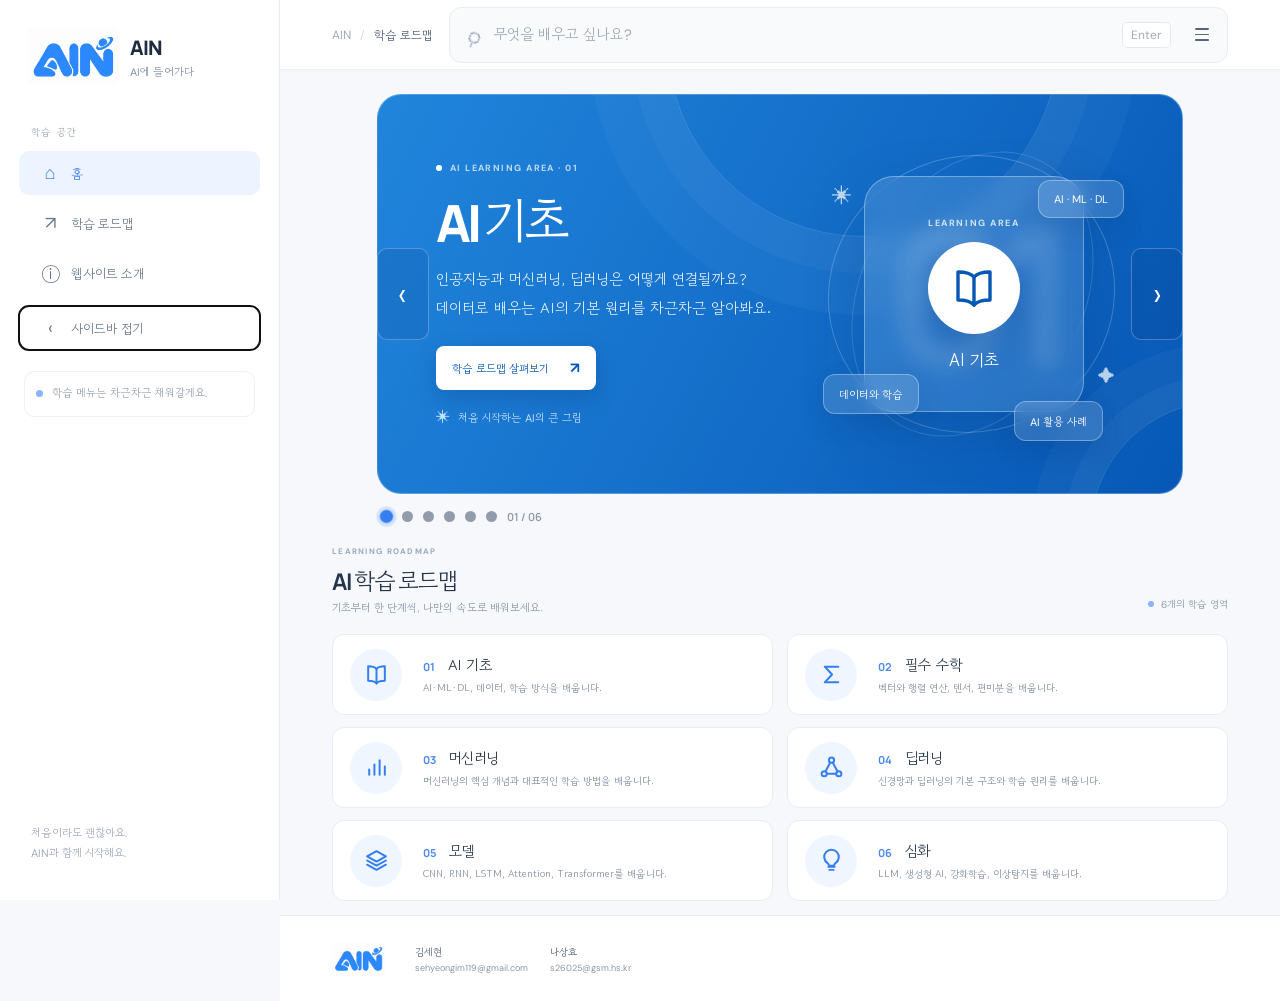
==== index.html @ dc5744c7 "Update main page tab branding" ====
<!doctype html>
<html lang="ko">
  <head>
    <meta charset="UTF-8" />
    <meta name="viewport" content="width=device-width, initial-scale=1.0" />
    <meta name="theme-color" content="#f7f9fc" />
    <meta name="description" content="AI를 처음 만나는 사람을 위한 인터랙티브 학습 로드맵, AIN." />
    <title>AI 기초 | AIN</title>
    <link rel="icon" type="image/png" href="./assets/ain-logo.png?v=2" />
    <link rel="stylesheet" href="./src/styles/main.css" />
  </head>
  <body>
    <div class="app-shell" id="appShell">
      <aside class="sidebar" id="sidebar" aria-label="학습 메뉴">
        <a class="brand" href="#home" aria-label="AIN 홈">
          <img src="./assets/ain-logo.png" alt="AIN 로고" />
          <span class="brand-copy"><strong>AIN</strong><small>AI에 들어가다</small></span>
        </a>
        <div class="sidebar-label">학습 공간</div>
        <a class="side-link is-active" href="#home" aria-current="page"><span class="side-icon">⌂</span><span>홈</span></a>
        <a class="side-link" href="./roadmap.html"><span class="side-icon">↗</span><span>학습 로드맵</span></a>
        <a class="side-link" href="./about.html"><span class="side-icon">ⓘ</span><span>웹사이트 소개</span></a>
        <button class="side-link side-toggle" id="sidebarToggle" type="button" aria-expanded="true" aria-controls="sidebar"><span class="side-icon">‹</span><span>사이드바 접기</span></button>
        <div class="sidebar-note"><span class="note-dot"></span><span>학습 메뉴는 차근차근 채워갈게요.</span></div>
        <div class="sidebar-bottom">처음이라도 괜찮아요.<br />AIN과 함께 시작해요.</div>
      </aside>

      <main class="main-area" id="home">
        <header class="topbar">
          <div class="topbar-left">
            <div class="breadcrumb"><span>AIN</span><span class="crumb-divider">/</span><strong>학습 로드맵</strong></div>
          </div>
          <div class="search-wrap">
            <span class="search-icon" aria-hidden="true">⌕</span>
            <input id="searchInput" type="search" placeholder="무엇을 배우고 싶나요?" aria-label="학습 단원 검색" autocomplete="off" />
            <kbd>Enter</kbd>
            <button class="icon-button hamburger" id="menuButton" type="button" aria-label="메뉴 열기" aria-expanded="false" aria-controls="menuPanel"><span></span><span></span><span></span></button>
          </div>
          <div class="topbar-end"><span class="topbar-caption">AI를 처음 만나는 순간</span></div>
        </header>

        <section class="menu-panel" id="menuPanel" aria-label="전체 메뉴" aria-hidden="true" inert>
          <div class="menu-panel-content">
            <div class="menu-panel-kicker">AIN MENU</div>
            <h2>전체 메뉴</h2>
            <p>AI 학습 목차와 관련 메뉴가 이곳에 표시됩니다.</p>
          </div>
        </section>

        <div class="page-content">
          <section class="hero" id="heroCarousel" aria-label="AI 학습 카테고리 소개" aria-roledescription="carousel">
            <div class="hero-stage">
              <div class="hero-slides" id="heroSlides" aria-live="off"></div>
              <div class="hero-side-controls">
                <button class="hero-arrow hero-previous" id="heroPrevious" type="button" aria-label="이전 카테고리">‹</button>
                <button class="hero-arrow hero-next" id="heroNext" type="button" aria-label="다음 카테고리">›</button>
              </div>
            </div>
            <div class="hero-carousel-controls">
              <div class="hero-pagination" id="heroPagination" role="group" aria-label="카테고리 선택"></div>
              <span class="hero-slide-count" id="heroSlideCount" aria-hidden="true"></span>
            </div>
          </section>

          <section class="roadmap-section" id="roadmap" aria-labelledby="roadmapTitle">
            <div class="section-heading">
              <div><div class="section-kicker">LEARNING ROADMAP</div><h2 id="roadmapTitle">AI 학습 로드맵</h2><p>기초부터 한 단계씩, 나만의 속도로 배워보세요.</p></div>
              <div class="roadmap-count"><span class="count-dot"></span><span id="unitCount">6개의 학습 영역</span></div>
            </div>
            <div class="filter-row" id="filterRow" aria-label="학습 영역 필터"></div>
            <div class="unit-grid" id="unitGrid" aria-live="polite">
              <article class="unit-card" data-unit-id="base">
                <span class="unit-icon" aria-hidden="true"><svg viewBox="0 0 24 24"><path d="M12 6.5C10.5 4.7 7.7 4 4 4v14c3.7 0 6.5.7 8 2.5"/><path d="M12 6.5C13.5 4.7 16.3 4 20 4v14c-3.7 0-6.5.7-8 2.5"/><path d="M12 6.5v14"/></svg></span>
                <div class="unit-content"><div class="unit-title-wrap"><span class="unit-number">01</span><h3>AI 기초</h3></div><p class="unit-description">AI·ML·DL, 데이터, 학습 방식을 배웁니다.</p></div>
              </article>
              <a class="unit-card" data-unit-id="math" href="https://yea-kasane-teto.github.io/AIN-sanghyo/?module=math" aria-label="필수 수학 학습 페이지로 이동">
                <span class="unit-icon" aria-hidden="true"><svg viewBox="0 0 24 24"><path d="M18.5 4.5h-13l7 7.5-7 7.5h13"/></svg></span>
                <div class="unit-content"><div class="unit-title-wrap"><span class="unit-number">02</span><h3>필수 수학</h3></div><p class="unit-description">벡터와 행렬 연산, 텐서, 편미분을 배웁니다.</p></div>
              </a>
              <article class="unit-card" data-unit-id="ml">
                <span class="unit-icon" aria-hidden="true"><svg viewBox="0 0 24 24"><path d="M5 19v-5"/><path d="M10 19V9"/><path d="M15 19V5"/><path d="M20 19v-8"/></svg></span>
                <div class="unit-content"><div class="unit-title-wrap"><span class="unit-number">03</span><h3>머신러닝</h3></div><p class="unit-description">머신러닝의 핵심 개념과 대표적인 학습 방법을 배웁니다.</p></div>
              </article>
              <article class="unit-card" data-unit-id="dl">
                <span class="unit-icon" aria-hidden="true"><svg viewBox="0 0 24 24"><circle cx="12" cy="5" r="2.5"/><circle cx="5" cy="18" r="2.5"/><circle cx="19" cy="18" r="2.5"/><path d="m10.8 7.2-4.6 8.6M13.2 7.2l4.6 8.6M7.5 18h9"/></svg></span>
                <div class="unit-content"><div class="unit-title-wrap"><span class="unit-number">04</span><h3>딥러닝</h3></div><p class="unit-description">신경망과 딥러닝의 기본 구조와 학습 원리를 배웁니다.</p></div>
              </article>
              <article class="unit-card" data-unit-id="model">
                <span class="unit-icon" aria-hidden="true"><svg viewBox="0 0 24 24"><path d="m12 3 9 5-9 5-9-5 9-5Z"/><path d="m3 12 9 5 9-5"/><path d="m3 16 9 5 9-5"/></svg></span>
                <div class="unit-content"><div class="unit-title-wrap"><span class="unit-number">05</span><h3>모델</h3></div><p class="unit-description">CNN, RNN, LSTM, Attention, Transformer를 배웁니다.</p></div>
              </article>
              <article class="unit-card" data-unit-id="depth">
                <span class="unit-icon" aria-hidden="true"><svg viewBox="0 0 24 24"><path d="M9 18h6M10 21h4"/><path d="M8.2 14.5a7 7 0 1 1 7.6 0c-.9.7-1.3 1.5-1.4 2.5h-4.8c-.1-1-.5-1.8-1.4-2.5Z"/></svg></span>
                <div class="unit-content"><div class="unit-title-wrap"><span class="unit-number">06</span><h3>심화</h3></div><p class="unit-description">LLM, 생성형 AI, 강화학습, 이상탐지를 배웁니다.</p></div>
              </article>
            </div>
            <div class="empty-state" id="emptyState" hidden><span>⌕</span><strong>검색 결과가 없어요</strong><p>다른 단어로 다시 찾아보세요.</p></div>
          </section>
        </div>

        <footer class="site-footer">
          <a class="footer-brand" href="#home" aria-label="AIN 홈"><img src="./assets/ain-logo.png" alt="AIN 로고" /></a>
          <div class="footer-contacts"><a href="mailto:sehyeongim119@gmail.com"><strong>김세현</strong><span>sehyeongim119@gmail.com</span></a><a href="mailto:s26025@gsm.hs.kr"><strong>나상효</strong><span>s26025@gsm.hs.kr</span></a></div>
        </footer>
      </main>
    </div>
    <script src="./src/modules/navigation.js"></script>
    <script src="./src/modules/menuPanel.js"></script>
    <script src="./src/modules/heroCarousel.js"></script>
    <script type="module" src="./src/main.js"></script>
  </body>
</html>
---- src/styles/main.css ----
@import url('https://fonts.googleapis.com/css2?family=DM+Sans:wght@400;500;600;700&family=Gowun+Dodum&family=Manrope:wght@400;500;600;700;800&display=swap');

:root {
  font-family: 'DM Sans', 'Gowun Dodum', sans-serif;
  color: #202b3d;
  background: #f6f8fc;
  font-synthesis: none;
  text-rendering: optimizeLegibility;
  -webkit-font-smoothing: antialiased;
  --blue: #347ef2;
  --ink: #202b3d;
  --muted: #8190a5;
  --line: #e8edf4;
  --sidebar-width: 280px;
  --sidebar-rail-width: 100px;
  --sidebar-horizontal-padding: 19px;
  --sidebar-link-horizontal-padding: 12px;
  --sidebar-icon-leading-padding: calc(var(--sidebar-rail-width) / 2 - var(--sidebar-icon-size) / 2 - var(--sidebar-horizontal-padding));
  --sidebar-collapse-inset: max(0px, calc((var(--sidebar-rail-width) - var(--sidebar-link-height)) / 2 - var(--sidebar-horizontal-padding)));
  --sidebar-top-padding: 27px;
  --sidebar-logo-width: 90px;
  --sidebar-logo-height: 58px;
  --sidebar-brand-bottom-padding: 30px;
  --sidebar-link-height: 44px;
  --sidebar-icon-size: 18px;
  --sidebar-link-vertical-gap: 3px;
}

* { box-sizing: border-box; }
html { scroll-behavior: smooth; }
body { min-width: 360px; min-height: 100vh; margin: 0; }
button, input { font: inherit; }
button, a { -webkit-tap-highlight-color: transparent; }
a { color: inherit; text-decoration: none; }
.app-shell { min-height: 100vh; }
.sidebar {
  position: fixed; z-index: 5; inset: 0 auto 0 0; width: var(--sidebar-width);
  display: flex; flex-direction: column; padding: var(--sidebar-top-padding) var(--sidebar-horizontal-padding) 20px;
  background: #fff; border-right: 1px solid var(--line); transition: width .28s ease, padding .28s ease;
}
.brand { display: flex; align-items: center; gap: 12px; padding: 0 9px var(--sidebar-brand-bottom-padding); }
.brand img { width: var(--sidebar-logo-width); height: var(--sidebar-logo-height); object-fit: cover; object-position: center; }
.brand-copy { display: grid; gap: 2px; }
.brand-copy strong { font: 800 20px Manrope, sans-serif; letter-spacing: -.06em; }
.brand-copy small { color: #8491a4; font-size: 11px; }
.sidebar-label { padding: 9px 12px; color: #a0aabb; font-size: 10px; font-weight: 700; letter-spacing: .13em; }
.side-link {
  width: 100%; max-width: 100%; min-height: var(--sidebar-link-height); display: flex; align-items: center; gap: 12px; margin: var(--sidebar-link-vertical-gap) 0;
  padding: 0 var(--sidebar-link-horizontal-padding) 0 var(--sidebar-icon-leading-padding); border: 0; border-radius: 10px; background: none; color: #68778c;
  text-align: left; font-size: 13px; cursor: pointer; transition: width .28s ease, max-width .28s ease, gap .28s ease, padding-left .28s ease, margin-left .28s ease, background-color .18s ease;
}
.side-link.is-active { background: #eef4ff; color: var(--blue); font-weight: 700; }
.side-icon { width: var(--sidebar-icon-size); flex: 0 0 var(--sidebar-icon-size); text-align: center; font-size: var(--sidebar-icon-size); }
.side-toggle { margin-top: 8px; }
.side-toggle .side-icon { font-size: var(--sidebar-icon-size); }
.sidebar-note {
  display: flex; align-items: flex-start; gap: 9px; margin: 18px 5px; padding: 13px 11px;
  border: 1px solid #edf0f5; border-radius: 10px; color: #98a2b1; font-size: 11px; line-height: 1.6;
}
.note-dot, .count-dot { width: 7px; height: 7px; flex: 0 0 7px; margin-top: 5px; border-radius: 50%; background: #8bb3ff; }
.sidebar-bottom { margin-top: auto; padding: 16px 12px; color: #a1aaba; font-size: 11px; line-height: 1.8; }
.main-area { min-height: 100vh; display: flex; flex-direction: column; margin-left: var(--sidebar-width); transition: margin-left .28s ease; }
.sidebar-collapsed .sidebar { width: var(--sidebar-rail-width); align-items: flex-start; padding: var(--sidebar-top-padding) var(--sidebar-horizontal-padding) 20px; }
.sidebar-collapsed .main-area { margin-left: var(--sidebar-rail-width); }
.sidebar-collapsed .brand { align-self: stretch; justify-content: center; gap: 0; padding: 0 0 var(--sidebar-brand-bottom-padding); }
.sidebar-collapsed .brand-copy,
.sidebar-collapsed .sidebar-note,
.sidebar-collapsed .sidebar-bottom { display: none; }
.sidebar-collapsed .sidebar-label { width: 100%; padding-right: 0; padding-left: 0; text-align: center; white-space: nowrap; visibility: hidden; }
.sidebar-collapsed .side-link {
  width: var(--sidebar-link-height); min-height: var(--sidebar-link-height); justify-content: flex-start; gap: 0;
  max-width: calc(100% - var(--sidebar-collapse-inset));
  margin-left: var(--sidebar-collapse-inset);
  padding-left: calc(var(--sidebar-icon-leading-padding) - var(--sidebar-collapse-inset));
}
.sidebar-collapsed .side-link > span:not(.side-icon) { display: none; }
.sidebar-collapsed .side-icon { font-size: var(--sidebar-icon-size); }
.sidebar-collapsed .side-toggle { margin: 8px 0 var(--sidebar-link-vertical-gap); margin-left: var(--sidebar-collapse-inset); background: #f3f6fb; color: var(--blue); }
.topbar {
  position: sticky; z-index: 4; top: 0; height: 70px; flex: 0 0 70px;
  display: grid; grid-template-columns: 1fr minmax(320px, 600px) 1fr; align-items: center; gap: 20px;
  padding: 0 5.2%; background: rgba(255,255,255,.93); border-bottom: 1px solid rgba(232,237,244,.85);
  backdrop-filter: blur(14px);
}
.topbar-left, .breadcrumb { display: flex; align-items: center; }
.breadcrumb { gap: 9px; color: #a0aabb; font-size: 12px; }
.breadcrumb strong { color: #4a596e; font-weight: 600; }
.crumb-divider { color: #d2d9e3; }
.icon-button { display: grid; place-content: center; gap: 4px; width: 34px; height: 34px; border: 1px solid #e8edf4; border-radius: 9px; background: #fff; cursor: pointer; }
.hamburger span { display: block; width: 14px; height: 1.5px; border-radius: 3px; background: #56667d; }
.search-wrap { height: 56px; display: flex; align-items: center; gap: 12px; padding: 0 6px 0 16px; border: 1px solid #e8edf4; border-radius: 12px; background: #f9fafc; }
.search-icon { color: #98a6ba; font-size: 26px; line-height: 1; transform: rotate(-20deg); }
.search-wrap input { width: 100%; min-width: 0; border: 0; outline: 0; background: transparent; color: var(--ink); font-size: 15px; }
.search-wrap input::placeholder { color: #9ca8b8; }
.search-wrap kbd { padding: 4px 8px; border: 1px solid #e4e9f0; border-radius: 5px; background: #fff; color: #a1aaba; font: 12px 'DM Sans', sans-serif; }
.search-wrap .hamburger { flex: 0 0 38px; width: 38px; height: 38px; border-color: transparent; background: transparent; }
.search-wrap .hamburger:hover { border-color: #e2eaf5; background: #fff; }
.topbar-end { text-align: right; }
.topbar-caption { color: #a3adba; font-size: 10px; letter-spacing: .03em; }
.menu-panel {
  position: fixed; z-index: 8; top: 70px; left: calc(var(--sidebar-width) + 18px); right: 5.2%;
  max-height: calc(100vh - 88px); overflow: auto; padding: 28px clamp(24px, 3vw, 48px);
  border: 1px solid #e8edf4; border-top: 0; border-radius: 0 0 18px 18px; background: #fff;
  box-shadow: 0 20px 44px #172b491c; opacity: 0; visibility: hidden; pointer-events: none;
  transform: translateY(-14px); transform-origin: top center;
  transition: opacity .2s ease, transform .24s ease, visibility 0s linear .24s;
}
.sidebar-collapsed .menu-panel { left: calc(var(--sidebar-rail-width) + 18px); }
.menu-panel.is-open {
  opacity: 1; visibility: visible; pointer-events: auto; transform: translateY(0);
  transition: opacity .2s ease, transform .24s ease;
}
.menu-panel-content { min-height: 190px; max-width: 900px; margin: 0 auto; display: flex; flex-direction: column; justify-content: center; }
.menu-panel-kicker { color: var(--blue); font-size: 10px; font-weight: 700; letter-spacing: .16em; }
.menu-panel h2 { margin: 10px 0 6px; color: var(--ink); font-size: 25px; }
.menu-panel p { margin: 0; color: var(--muted); font-size: 14px; line-height: 1.7; }
.page-content { width: 100%; max-width: 1030px; flex: 1 0 auto; margin: 0 auto; padding: 24px 5.2% 14px; }
.hero {
  position: relative; width: 90%; margin: 0 auto;
}
.hero-stage { position: relative; }
.hero-slide {
  --slide-start: #187bd4; --slide-end: #075ab6; --slide-highlight: #c4e3ff;
  position: relative; min-height: 400px; display: grid; grid-template-columns: minmax(0, 1.1fr) minmax(300px, .9fr);
  align-items: center; gap: 20px; overflow: hidden; padding: 42px 58px;
  border: 1px solid #ffffff42; border-radius: 24px; isolation: isolate;
  background: linear-gradient(118deg, var(--slide-start), var(--slide-end)); color: #fff;
  animation: hero-slide-in .38s ease both;
}
.hero-slide[hidden] { display: none; }
.hero-theme-base { --slide-start: #2185dc; --slide-end: #0758b6; --slide-highlight: #c8e6ff; }
.hero-theme-math { --slide-start: #526fe7; --slide-end: #304fc5; --slide-highlight: #d7e2ff; }
.hero-theme-ml { --slide-start: #0b9bbc; --slide-end: #0877a8; --slide-highlight: #c5f1ff; }
.hero-theme-dl { --slide-start: #2aa9a8; --slide-end: #168a94; --slide-highlight: #c7fff4; }
.hero-theme-model { --slide-start: #2f86dc; --slide-end: #155db4; --slide-highlight: #c8e4ff; }
.hero-theme-depth { --slide-start: #6d62df; --slide-end: #493db9; --slide-highlight: #e2dcff; }
.hero-slide::before, .hero-slide::after { position: absolute; z-index: -1; border: 1px solid #ffffff25; border-radius: 50%; content: ''; pointer-events: none; }
.hero-slide::before { width: 390px; height: 390px; top: -250px; left: 36%; box-shadow: 0 0 0 36px #ffffff08, 0 0 0 78px #ffffff08; }
.hero-slide::after { width: 260px; height: 260px; right: -170px; bottom: -170px; box-shadow: 0 0 0 26px #ffffff09, 0 0 0 58px #ffffff08; }
.hero-copy { position: relative; z-index: 2; max-width: 680px; }
.eyebrow, .section-kicker { display: flex; align-items: center; gap: 8px; color: #7a91b2; font-size: 9px; font-weight: 700; letter-spacing: .16em; }
.hero-slide .eyebrow { color: #ffffffb8; }
.eyebrow-mark { width: 6px; height: 6px; border-radius: 50%; background: #4388f7; }
.hero-slide .eyebrow-mark { background: #fff; }
.hero h1 { margin: 20px 0 14px; font-family: Manrope, 'Gowun Dodum', sans-serif; font-size: clamp(44px, 4vw, 72px); font-weight: 800; letter-spacing: -.075em; line-height: 1.12; }
.hero-description { max-width: 610px; margin: 0; color: #ffffffdf; font-family: 'Gowun Dodum', sans-serif; font-size: 15px; line-height: 1.9; word-break: keep-all; }
.primary-button { display: inline-flex; align-items: center; gap: 22px; margin-top: 22px; padding: 12px 16px; border-radius: 8px; background: var(--blue); box-shadow: 0 5px 12px #347ef226; color: #fff; font-size: 11px; font-weight: 700; transition: transform .18s, box-shadow .18s; }
.primary-button:hover { transform: translateY(-2px); box-shadow: 0 8px 16px #347ef238; }
.primary-button span { font-size: 15px; }
.hero-slide .primary-button { margin-top: 24px; background: #fff; box-shadow: 0 8px 22px #001e4b2e; color: var(--slide-end); }
.hero-slide .primary-button:hover { box-shadow: 0 12px 28px #001e4b3c; }
.hero-footnote { display: flex; align-items: center; gap: 8px; margin-top: 18px; color: #ffffffbd; font-size: 11px; }
.sparkle { color: var(--slide-highlight, #7fa9ed); font-size: 14px; }
.hero-art { position: relative; justify-self: center; width: min(100%, 470px); height: 300px; display: grid; place-items: center; isolation: isolate; }
.hero-orbit { position: absolute; z-index: -1; border: 1px solid #ffffff38; border-radius: 50%; }
.hero-orbit-one { inset: 12px 8px 12px 4px; transform: rotate(-22deg); }
.hero-orbit-two { inset: 0 40px 0 38px; border-color: #ffffff26; transform: rotate(28deg); }
.hero-visual-number { position: absolute; z-index: -1; color: #ffffff1e; font: 800 clamp(150px, 15vw, 245px)/1 Manrope, sans-serif; letter-spacing: -.1em; }
.hero-visual-card { position: relative; width: 220px; height: 236px; display: flex; flex-direction: column; align-items: center; justify-content: center; gap: 13px; border: 1px solid #ffffff56; border-radius: 30px; background: #ffffff1f; box-shadow: 0 24px 64px #002b6530; backdrop-filter: blur(9px); }
.hero-visual-kicker { color: #ffffffc4; font-size: 9px; font-weight: 700; letter-spacing: .17em; }
.hero-category-icon { width: 92px; height: 92px; display: grid; place-items: center; border-radius: 50%; background: #fff; box-shadow: 0 14px 34px #001e4b24; color: var(--slide-end); }
.hero-category-icon svg { width: 48px; height: 48px; fill: none; stroke: currentColor; stroke-linecap: round; stroke-linejoin: round; stroke-width: 1.7; }
.hero-visual-name { color: #fff; font-family: 'Gowun Dodum', sans-serif; font-size: 17px; font-weight: 700; }
.hero-topic-chip { position: absolute; z-index: 2; max-width: 180px; overflow: hidden; padding: 11px 15px; border: 1px solid #ffffff52; border-radius: 12px; background: #ffffff25; box-shadow: 0 10px 26px #002b6521; color: #fff; font-size: 11px; text-overflow: ellipsis; white-space: nowrap; backdrop-filter: blur(8px); }
.hero-topic-1 { top: 12%; right: 0; }
.hero-topic-2 { bottom: 10%; left: 0; }
.hero-topic-3 { right: 7%; bottom: 1%; }
.hero-art-sparkle { position: absolute; color: #ffffffb8; }
.hero-art-sparkle-one { top: 13%; left: 3%; font-size: 20px; }
.hero-art-sparkle-two { right: 3%; bottom: 19%; font-size: 17px; }
.hero-side-controls { position: absolute; z-index: 3; inset: 0; display: flex; align-items: center; justify-content: space-between; pointer-events: none; }
.hero-arrow { width: 52px; height: 92px; display: grid; place-items: center; padding: 0; border: 1px solid #ffffff40; border-radius: 10px; background: #002d6820; color: #fff; font-size: 34px; font-weight: 300; cursor: pointer; pointer-events: auto; transition: background .18s, transform .18s; }
.hero-arrow:hover { transform: scale(1.03); background: #002d6840; }
.hero-arrow:focus-visible { outline: 3px solid #fff; outline-offset: 3px; }
.hero-dot:focus-visible { outline: 3px solid var(--blue); outline-offset: 3px; }
.hero-carousel-controls { display: flex; align-items: center; gap: 10px; padding: 15px 4px 0; }
.hero-pagination { display: flex; align-items: center; gap: 10px; }
.hero-dot { width: 11px; height: 11px; flex: 0 0 11px; padding: 0; border: 0; border-radius: 50%; background: #929cad; cursor: pointer; transition: background .18s, transform .18s; }
.hero-dot[aria-current="true"] { transform: scale(1.2); background: var(--blue); box-shadow: 0 0 0 3px #347ef22b; }
.hero-slide-count { color: #8b98a9; font: 600 11px Manrope, sans-serif; }
@keyframes hero-slide-in { from { opacity: .5; transform: translateY(5px); } to { opacity: 1; transform: translateY(0); } }
.roadmap-section { padding-top: 22px; scroll-margin-top: 88px; }
.section-heading { display: flex; align-items: end; justify-content: space-between; gap: 20px; }
.section-kicker { color: #9ba9bc; font-size: 8px; }
.section-heading h2 { margin: 11px 0 3px; line-height: 1.25; color: #25344a; font-family: Manrope, 'Gowun Dodum', sans-serif; font-size: 23px; letter-spacing: -.055em; }
.section-heading p { margin: 0; line-height: 1.6; color: #8b98a9; font-family: 'Gowun Dodum', sans-serif; font-size: 11px; }
.roadmap-count { display: flex; align-items: center; gap: 7px; margin-bottom: 5px; color: #8d9aab; font-size: 10px; }
.roadmap-count .count-dot { width: 6px; height: 6px; flex-basis: 6px; margin: 0; }
.filter-row { display: none; }
.unit-grid { display: grid; grid-template-columns: repeat(2, minmax(0, 1fr)); gap: 12px 14px; margin-top: 18px; }
.unit-card {
  --accent: #347ef2; --accent-soft: #eff5ff;
  min-width: 0; min-height: 81px; display: grid; grid-template-columns: 52px minmax(0, 1fr);
  align-items: center; gap: 21px; padding: 11px 17px; border: 1px solid #e8edf4; border-radius: 12px;
  background: #fff; transition: transform .18s, border-color .18s, box-shadow .18s;
}
.unit-card:hover { transform: translateY(-2px); border-color: #d2def0; box-shadow: 0 7px 18px #243b5c0c; }
.unit-index { display: contents; }
.unit-number { flex: 0 0 auto; color: #4d89ef; font: 700 11px Manrope, sans-serif; }
.unit-icon { width: 52px; height: 52px; display: grid; place-items: center; border-radius: 50%; background: #f0f6ff; color: #347ef2; }
.unit-icon svg { width: 25px; height: 25px; fill: none; stroke: currentColor; stroke-linecap: round; stroke-linejoin: round; stroke-width: 1.9; }
.unit-content { min-width: 0; }
.unit-title-wrap { display: flex; align-items: baseline; gap: 13px; margin: 0; }
.unit-title-wrap h3 { margin: 0; color: #29374b; font-family: 'Gowun Dodum', sans-serif; font-size: 15px; font-weight: 700; letter-spacing: -.035em; }
.unit-subtitle { display: none; }
.unit-description { min-height: 0; margin: 5px 0 0; color: #8491a2; font-family: 'Gowun Dodum', sans-serif; font-size: 10px; line-height: 1.5; }
.unit-topics { display: none; }

.empty-state { display: grid; justify-items: center; gap: 5px; padding: 58px 15px; color: #93a0b1; text-align: center; }
.empty-state[hidden] { display: none; }
.empty-state > span { font-size: 24px; }
.empty-state strong { color: #65748a; font-family: 'Gowun Dodum', sans-serif; font-size: 13px; }
.empty-state p { margin: 0; font-size: 10px; }
.site-footer { min-height: 86px; flex: 0 0 86px; display: flex; align-items: center; gap: 30px; padding: 13px 5.2%; border-top: 1px solid var(--line); background: #fff; }
.footer-brand { display: flex; align-items: center; white-space: nowrap; }
.footer-brand img { width: 53px; height: 34px; object-fit: cover; object-position: center; }
.footer-contacts { display: flex; gap: 22px; }
.footer-contacts a { display: grid; gap: 3px; color: #8a97a8; font-size: 9px; }
.footer-contacts strong { color: #58677c; font-size: 10px; }

@media (max-width: 1100px) {
  .hero { width: 100%; }
}
@media (min-width: 741px) and (max-width: 1280px) {
  .topbar { grid-template-columns: auto minmax(0, 1fr); gap: 16px; }
  .topbar-end { display: none; }
  .search-wrap { min-width: 0; }
}
@media (min-width: 741px) and (max-width: 1100px) {
  .hero-slide { min-height: 480px; grid-template-columns: 1fr; align-items: start; gap: 0; padding: 34px 38px 185px; }
  .hero h1 { margin: 16px 0 10px; font-size: clamp(42px, 5vw, 58px); }
  .hero-description { max-width: 620px; font-size: 13px; }
  .hero-slide .primary-button { margin-top: 17px; }
  .hero-footnote { margin-top: 13px; font-size: 10px; }
  .hero-art { position: absolute; right: 18px; bottom: 0; width: 230px; height: 188px; justify-self: unset; }
  .hero-visual-number { font-size: 140px; }
  .hero-visual-card { width: 130px; height: 138px; gap: 7px; border-radius: 22px; }
  .hero-visual-kicker { font-size: 7px; }
  .hero-category-icon { width: 60px; height: 60px; }
  .hero-category-icon svg { width: 36px; height: 36px; }
  .hero-visual-name { font-size: 12px; }
  .hero-topic-chip { max-width: 135px; padding: 8px 10px; font-size: 8px; }
  .hero-topic-3 { display: none; }
  .hero-side-controls { position: static; justify-content: flex-start; gap: 9px; padding: 12px 2px 0; }
  .hero-arrow { width: 38px; height: 38px; border: 1px solid #e1e8f2; border-radius: 50%; background: #fff; color: #53657e; font-size: 23px; }
  .hero-arrow:hover { background: #f3f7fd; }
  .hero-arrow:focus-visible { outline-color: var(--blue); }
  .hero-carousel-controls { gap: 8px; padding: 10px 2px 0; }
}
@media (max-width: 740px) {
  .sidebar { box-shadow: 10px 0 30px #20334b0c; }
  .main-area { margin-left: 0; }
  .sidebar-collapsed .main-area { margin-left: var(--sidebar-rail-width); }

  .topbar { height: 62px; flex-basis: 62px; grid-template-columns: 1fr minmax(0, 1fr); gap: 10px; padding: 0 17px; }
  .menu-panel { top: 62px; left: 12px; right: 12px; max-height: calc(100vh - 74px); padding: 22px 20px; }
  .sidebar-collapsed .menu-panel { left: 12px; }
  .menu-panel-content { min-height: 160px; }
  .menu-panel h2 { font-size: 21px; }
  .menu-panel p { font-size: 12px; }
  .breadcrumb { font-size: 10px; }
  .topbar-end, .search-wrap kbd { display: none; }
  .search-wrap { height: 35px; gap: 6px; padding: 0 3px 0 8px; }
  .search-icon { font-size: 18px; }
  .search-wrap input { font-size: 10px; }
  .search-wrap .hamburger { flex-basis: 29px; width: 29px; height: 29px; }
  .page-content { padding: 20px 17px 32px; }
  .hero-slide { min-height: 470px; grid-template-columns: 1fr; align-items: start; gap: 0; padding: 29px 25px 188px; border-radius: 20px; }
  .hero h1 { margin: 16px 0 10px; font-size: clamp(36px, 7.8vw, 56px); }
  .hero-description { max-width: 560px; font-size: 12px; }
  .hero-slide .primary-button { margin-top: 17px; }
  .hero-footnote { margin-top: 13px; font-size: 10px; }
  .hero-art { position: absolute; right: 8px; bottom: 0; width: 205px; height: 180px; justify-self: unset; }
  .hero-visual-number { font-size: 130px; }
  .hero-visual-card { width: 124px; height: 132px; gap: 7px; border-radius: 22px; }
  .hero-visual-kicker { font-size: 7px; }
  .hero-category-icon { width: 58px; height: 58px; }
  .hero-category-icon svg { width: 34px; height: 34px; }
  .hero-visual-name { font-size: 12px; }
  .hero-topic-chip { max-width: 128px; padding: 8px 10px; font-size: 8px; }
  .hero-topic-1 { top: 0; right: 0; }
  .hero-topic-2 { bottom: 10px; left: 0; }
  .hero-topic-3 { right: 3px; bottom: 0; }
  .hero-side-controls { position: static; justify-content: flex-start; gap: 9px; padding: 12px 2px 0; }
  .hero-arrow { width: 38px; height: 38px; border: 1px solid #e1e8f2; border-radius: 50%; background: #fff; color: #53657e; font-size: 23px; }
  .hero-arrow:hover { background: #f3f7fd; }
  .hero-arrow:focus-visible { outline-color: var(--blue); }
  .hero-carousel-controls { gap: 8px; padding: 10px 2px 0; }
  .hero-pagination { gap: 9px; }
  .hero-dot { width: 10px; height: 10px; flex-basis: 10px; }
  .roadmap-section { padding-top: 29px; }
  .section-heading h2 { font-size: 20px; }
  .section-heading p { font-size: 10px; }
  .unit-grid { grid-template-columns: 1fr; gap: 10px; margin-top: 15px; }
  .unit-card { grid-template-columns: 48px minmax(0, 1fr); gap: 14px; padding: 13px 14px; }
  .unit-icon { width: 48px; height: 48px; }
  .unit-title-wrap { gap: 10px; }
  .unit-description { font-size: 9px; }
  .site-footer { min-height: 78px; flex-basis: 78px; flex-wrap: wrap; gap: 12px; padding: 12px 17px; }
  .footer-contacts { gap: 14px; }
}
@media (max-width: 480px) {
  .breadcrumb span:first-child, .crumb-divider { display: none; }
  .topbar { grid-template-columns: auto minmax(0, 1fr); }
  .hero-slide { min-height: 460px; padding: 24px 19px 178px; }
  .hero h1 { font-size: 36px; }
  .hero-art { width: 178px; height: 162px; right: 5px; }
  .hero-topic-3 { display: none; }
  .hero-footnote { font-size: 9px; }
  .roadmap-count { font-size: 9px; }
  .unit-card { padding: 12px; }
  .footer-contacts { gap: 10px; }
  .footer-contacts a { font-size: 8px; }
  .footer-contacts strong { font-size: 9px; }
}
@media (prefers-reduced-motion: reduce) {
  *, *::before, *::after { scroll-behavior: auto !important; transition: none !important; }
  .hero-slide { animation: none; }
}

@media (min-width: 1500px) {
  :root {
    --sidebar-width: clamp(280px, 17vw, 430px);
    --sidebar-rail-width: clamp(100px, 4.3vw, 112px);
    --sidebar-horizontal-padding: clamp(19px, 1.1vw, 28px);
    --sidebar-link-horizontal-padding: clamp(12px, .7vw, 18px);
    --sidebar-top-padding: clamp(27px, 1.55vw, 40px);
    --sidebar-logo-width: clamp(90px, 3.9vw, 102px);
    --sidebar-logo-height: clamp(58px, 2.5vw, 66px);
    --sidebar-brand-bottom-padding: clamp(30px, 1.75vw, 45px);
    --sidebar-link-height: clamp(44px, 2.6vw, 66px);
    --sidebar-icon-size: clamp(18px, 1.05vw, 27px);
    --sidebar-link-vertical-gap: clamp(3px, .18vw, 5px);
  }
  .sidebar { padding: var(--sidebar-top-padding) var(--sidebar-horizontal-padding) clamp(20px, 1.15vw, 29px); }
  .brand { gap: clamp(12px, .7vw, 18px); padding: 0 clamp(9px, .53vw, 14px) var(--sidebar-brand-bottom-padding); }
  .brand img { width: var(--sidebar-logo-width); height: var(--sidebar-logo-height); }
  .brand-copy strong { font-size: clamp(20px, .8vw, 27px); }
  .brand-copy small { font-size: clamp(11px, .47vw, 14px); }
  .sidebar-label { padding: clamp(9px, .53vw, 14px) clamp(12px, .7vw, 18px); font-size: clamp(10px, .47vw, 13px); }
  .side-link { min-height: var(--sidebar-link-height); gap: clamp(12px, .7vw, 18px); margin: var(--sidebar-link-vertical-gap) 0; font-size: clamp(13px, .59vw, 16px); }
  .sidebar-note { gap: clamp(9px, .53vw, 14px); margin: clamp(18px, 1.05vw, 27px) clamp(5px, .3vw, 8px); padding: clamp(13px, .76vw, 19px) clamp(11px, .65vw, 16px); font-size: clamp(11px, .53vw, 14px); }
  .sidebar-bottom { padding: clamp(16px, .94vw, 24px) clamp(12px, .7vw, 18px); font-size: clamp(11px, .53vw, 14px); }
  .topbar { height: clamp(70px, 4.1vw, 105px); flex-basis: clamp(70px, 4.1vw, 105px); grid-template-columns: 1fr minmax(clamp(360px, 18vw, 460px), clamp(560px, 31vw, 780px)) 1fr; gap: clamp(20px, 1.15vw, 29px); }
  .menu-panel { top: clamp(70px, 4.1vw, 105px); }
  .breadcrumb { gap: clamp(9px, .53vw, 14px); font-size: clamp(12px, .59vw, 15px); }
  .search-wrap { height: clamp(54px, 2.7vw, 68px); gap: clamp(10px, .62vw, 16px); padding: 0 clamp(6px, .35vw, 9px) 0 clamp(16px, .9vw, 23px); }
  .search-icon { font-size: clamp(26px, 1.4vw, 36px); }
  .search-wrap input { font-size: clamp(15px, .75vw, 19px); }
  .search-wrap kbd { padding: clamp(4px, .2vw, 5px) clamp(8px, .4vw, 10px); font-size: clamp(12px, .55vw, 14px); }
  .search-wrap .hamburger { flex-basis: clamp(36px, 1.7vw, 44px); width: clamp(36px, 1.7vw, 44px); height: clamp(36px, 1.7vw, 44px); }
  .topbar-caption { font-size: clamp(10px, .47vw, 13px); }
  .page-content { max-width: clamp(1230px, 73vw, 1850px); padding: clamp(24px, 1.35vw, 35px) 5.2% clamp(14px, .78vw, 20px); }
  .hero { width: 90%; }
  .hero-slide { min-height: clamp(440px, 24vw, 620px); gap: clamp(20px, 1.4vw, 36px); padding: clamp(48px, 3.3vw, 84px) clamp(58px, 4vw, 102px); border-radius: clamp(22px, 1.5vw, 38px); }
  .eyebrow { gap: clamp(8px, .47vw, 12px); font-size: clamp(9px, .47vw, 12px); }
  .eyebrow-mark { width: clamp(6px, .35vw, 9px); height: clamp(6px, .35vw, 9px); }
  .hero h1 { margin: clamp(20px, 1.18vw, 30px) 0 clamp(12px, .7vw, 18px); font-size: clamp(66px, 3.5vw, 92px); }
  .hero-description { max-width: clamp(610px, 36vw, 920px); font-size: clamp(15px, .8vw, 20px); }
  .hero-slide .primary-button { gap: clamp(22px, 1.3vw, 33px); margin-top: clamp(24px, 1.3vw, 34px); padding: clamp(14px, .8vw, 20px) clamp(18px, 1.05vw, 27px); border-radius: clamp(9px, .5vw, 13px); font-size: clamp(12px, .62vw, 16px); }
  .hero-footnote { gap: clamp(7px, .4vw, 10px); margin-top: clamp(18px, 1.05vw, 27px); font-size: clamp(10px, .53vw, 14px); }
  .hero-art { width: min(100%, clamp(420px, 22vw, 560px)); height: clamp(310px, 17vw, 440px); }
  .hero-visual-number { font-size: clamp(210px, 15vw, 330px); }
  .hero-visual-card { width: clamp(240px, 15vw, 380px); height: clamp(260px, 16vw, 410px); gap: clamp(13px, .9vw, 23px); border-radius: clamp(30px, 2vw, 50px); }
  .hero-visual-kicker { font-size: clamp(9px, .48vw, 12px); }
  .hero-category-icon { width: clamp(100px, 6vw, 150px); height: clamp(100px, 6vw, 150px); }
  .hero-category-icon svg { width: clamp(52px, 3.2vw, 80px); height: clamp(52px, 3.2vw, 80px); }
  .hero-visual-name { font-size: clamp(18px, 1vw, 26px); }
  .hero-topic-chip { max-width: clamp(180px, 11vw, 280px); padding: clamp(12px, .75vw, 19px) clamp(15px, .9vw, 23px); border-radius: clamp(12px, .75vw, 19px); font-size: clamp(12px, .65vw, 17px); }
  .hero-arrow { width: clamp(54px, 4vw, 96px); height: clamp(96px, 7vw, 168px); border-radius: clamp(10px, .7vw, 18px); font-size: clamp(34px, 2.5vw, 60px); }
  .hero-carousel-controls { gap: clamp(10px, .7vw, 18px); padding: clamp(15px, .9vw, 23px) clamp(4px, .3vw, 8px) 0; }
  .hero-pagination { gap: clamp(10px, .7vw, 18px); }
  .hero-dot { width: clamp(11px, .7vw, 18px); height: clamp(11px, .7vw, 18px); flex-basis: clamp(11px, .7vw, 18px); }
  .hero-slide-count { font-size: clamp(11px, .6vw, 15px); }
  .roadmap-section { padding-top: clamp(28px, 1.5vw, 38px); }
  .section-heading { gap: clamp(20px, 1.18vw, 30px); }
  .section-kicker { font-size: clamp(9px, .5vw, 13px); }
  .section-heading h2 { margin: clamp(12px, .7vw, 18px) 0 clamp(4px, .2vw, 6px); font-size: clamp(25px, 1.35vw, 34px); }
  .section-heading p { font-size: clamp(13px, .65vw, 17px); }
  .roadmap-count { gap: clamp(7px, .4vw, 10px); margin-bottom: clamp(5px, .3vw, 8px); font-size: clamp(10px, .59vw, 15px); }
  .roadmap-count .count-dot { width: clamp(6px, .35vw, 9px); height: clamp(6px, .35vw, 9px); flex-basis: clamp(6px, .35vw, 9px); }
  .unit-grid { gap: clamp(18px, .9vw, 24px); margin-top: clamp(22px, 1.2vw, 31px); }
  .unit-card { min-height: clamp(110px, 5.5vw, 140px); grid-template-columns: clamp(60px, 3.4vw, 86px) minmax(0, 1fr); gap: clamp(24px, 1.3vw, 34px); padding: clamp(18px, 1vw, 26px); border-radius: clamp(14px, .75vw, 19px); }
  .unit-icon { width: clamp(60px, 3.4vw, 86px); height: clamp(60px, 3.4vw, 86px); }
  .unit-icon svg { width: clamp(29px, 1.7vw, 43px); height: clamp(29px, 1.7vw, 43px); }
  .unit-number { font-size: clamp(13px, .7vw, 18px); }
  .unit-title-wrap { gap: clamp(15px, .85vw, 22px); }
  .unit-title-wrap h3 { font-size: clamp(17px, 1vw, 25px); }
  .unit-description { margin-top: clamp(7px, .4vw, 10px); font-size: clamp(12px, .66vw, 17px); }
  .site-footer { min-height: clamp(86px, 4.9vw, 125px); flex-basis: clamp(86px, 4.9vw, 125px); gap: clamp(30px, 1.75vw, 45px); padding: clamp(13px, .76vw, 19px) 5.2%; }
  .footer-brand img { width: clamp(53px, 2.95vw, 74px); height: clamp(34px, 1.9vw, 48px); }
  .footer-contacts { gap: clamp(22px, 1.3vw, 33px); }
  .footer-contacts a { gap: clamp(3px, .18vw, 5px); font-size: clamp(9px, .47vw, 12px); }
  .footer-contacts strong { font-size: clamp(10px, .53vw, 14px); }
}


.unit-card[href] { cursor: pointer; }
.unit-card[href]:focus-visible { outline: 3px solid #8eb5ff; outline-offset: 3px; }
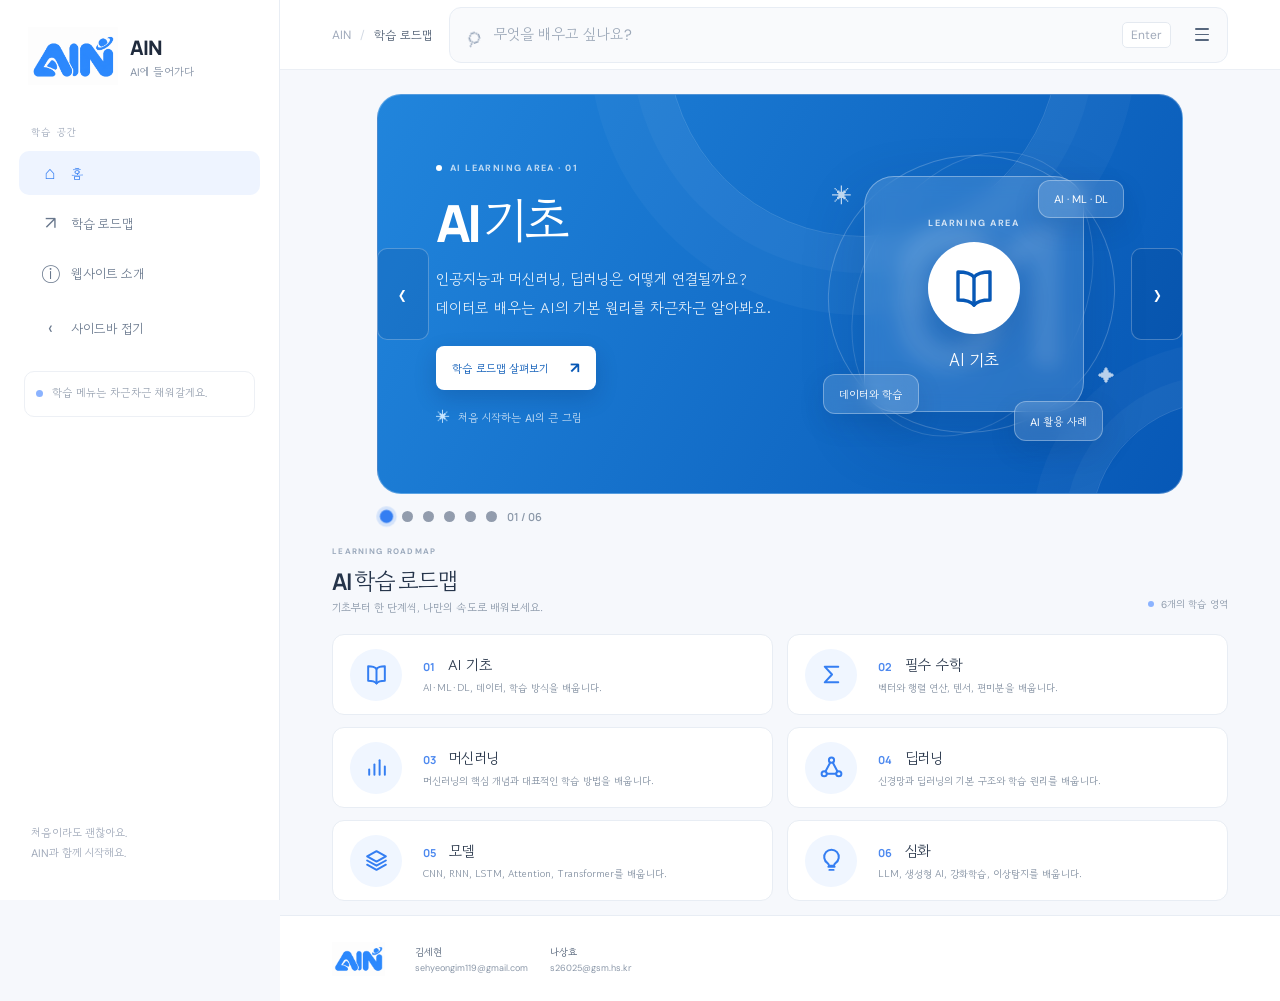
==== commit 36927412: "Set main page tab title" ====
--- a/index.html
+++ b/index.html
@@ -5,7 +5,7 @@
     <meta name="viewport" content="width=device-width, initial-scale=1.0" />
     <meta name="theme-color" content="#f7f9fc" />
     <meta name="description" content="AI를 처음 만나는 사람을 위한 인터랙티브 학습 로드맵, AIN." />
-    <title>AI 기초 | AIN</title>
+    <title>메인페이지</title>
     <link rel="icon" type="image/png" href="./assets/ain-logo.png?v=2" />
     <link rel="stylesheet" href="./src/styles/main.css" />
   </head>
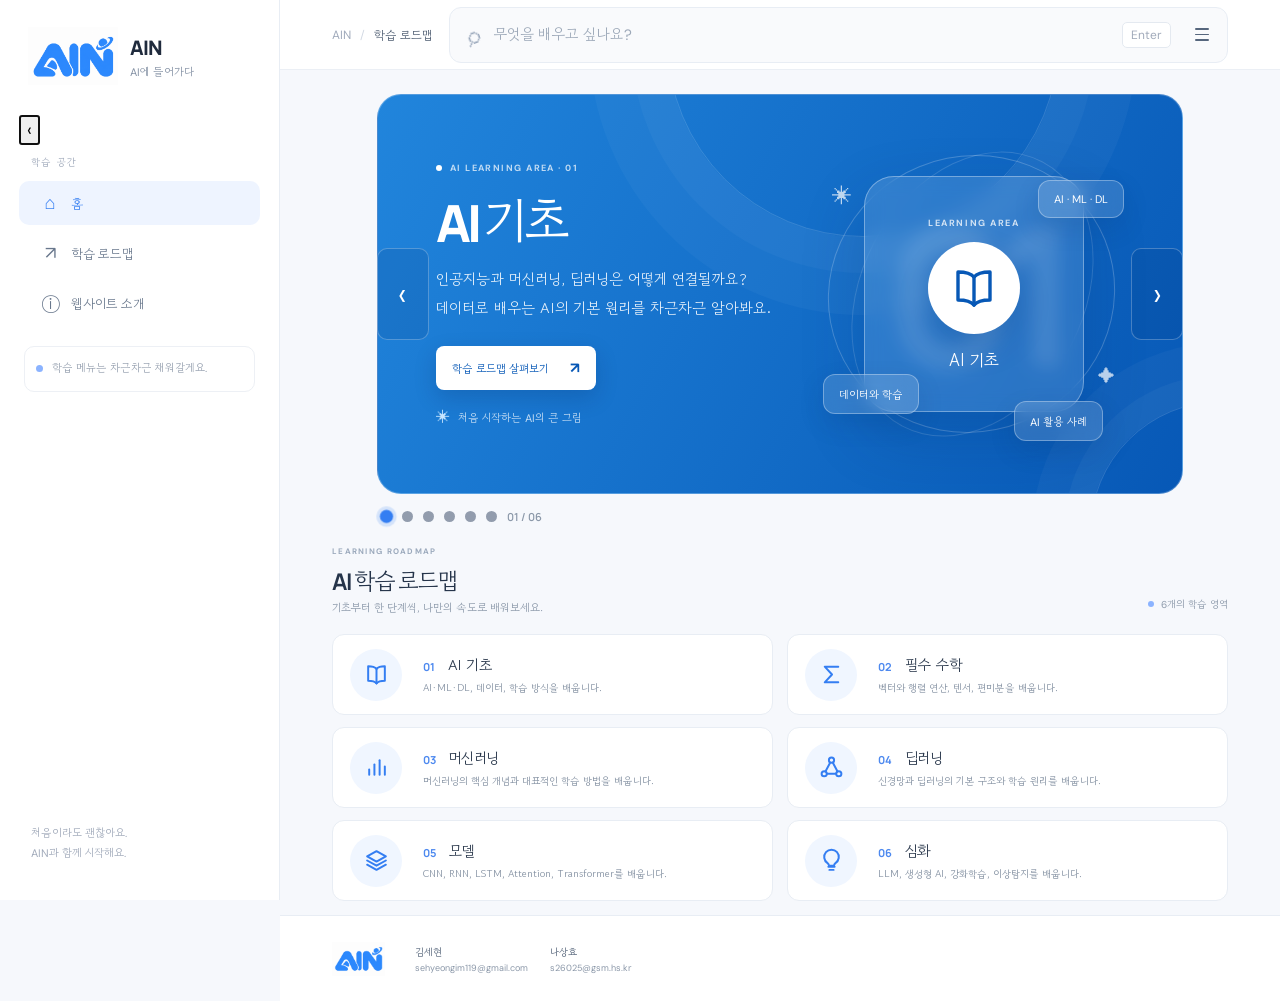
==== commit 84357f67: "Move sidebar toggle to top header" ====
--- a/index.html
+++ b/index.html
@@ -12,15 +12,19 @@
   <body>
     <div class="app-shell" id="appShell">
       <aside class="sidebar" id="sidebar" aria-label="학습 메뉴">
-        <a class="brand" href="#home" aria-label="AIN 홈">
-          <img src="./assets/ain-logo.png" alt="AIN 로고" />
-          <span class="brand-copy"><strong>AIN</strong><small>AI에 들어가다</small></span>
-        </a>
+        <div class="sidebar-header">
+          <a class="brand" href="#home" aria-label="AIN 홈">
+            <img src="./assets/ain-logo.png" alt="AIN 로고" />
+            <span class="brand-copy"><strong>AIN</strong><small>AI에 들어가다</small></span>
+          </a>
+          <button class="sidebar-toggle-button" id="sidebarToggle" type="button" aria-expanded="true" aria-controls="sidebar" aria-label="사이드바 접기" title="사이드바 접기">
+            <span class="side-icon" aria-hidden="true">‹</span>
+          </button>
+        </div>
         <div class="sidebar-label">학습 공간</div>
         <a class="side-link is-active" href="#home" aria-current="page"><span class="side-icon">⌂</span><span>홈</span></a>
         <a class="side-link" href="./roadmap.html"><span class="side-icon">↗</span><span>학습 로드맵</span></a>
         <a class="side-link" href="./about.html"><span class="side-icon">ⓘ</span><span>웹사이트 소개</span></a>
-        <button class="side-link side-toggle" id="sidebarToggle" type="button" aria-expanded="true" aria-controls="sidebar"><span class="side-icon">‹</span><span>사이드바 접기</span></button>
         <div class="sidebar-note"><span class="note-dot"></span><span>학습 메뉴는 차근차근 채워갈게요.</span></div>
         <div class="sidebar-bottom">처음이라도 괜찮아요.<br />AIN과 함께 시작해요.</div>
       </aside>
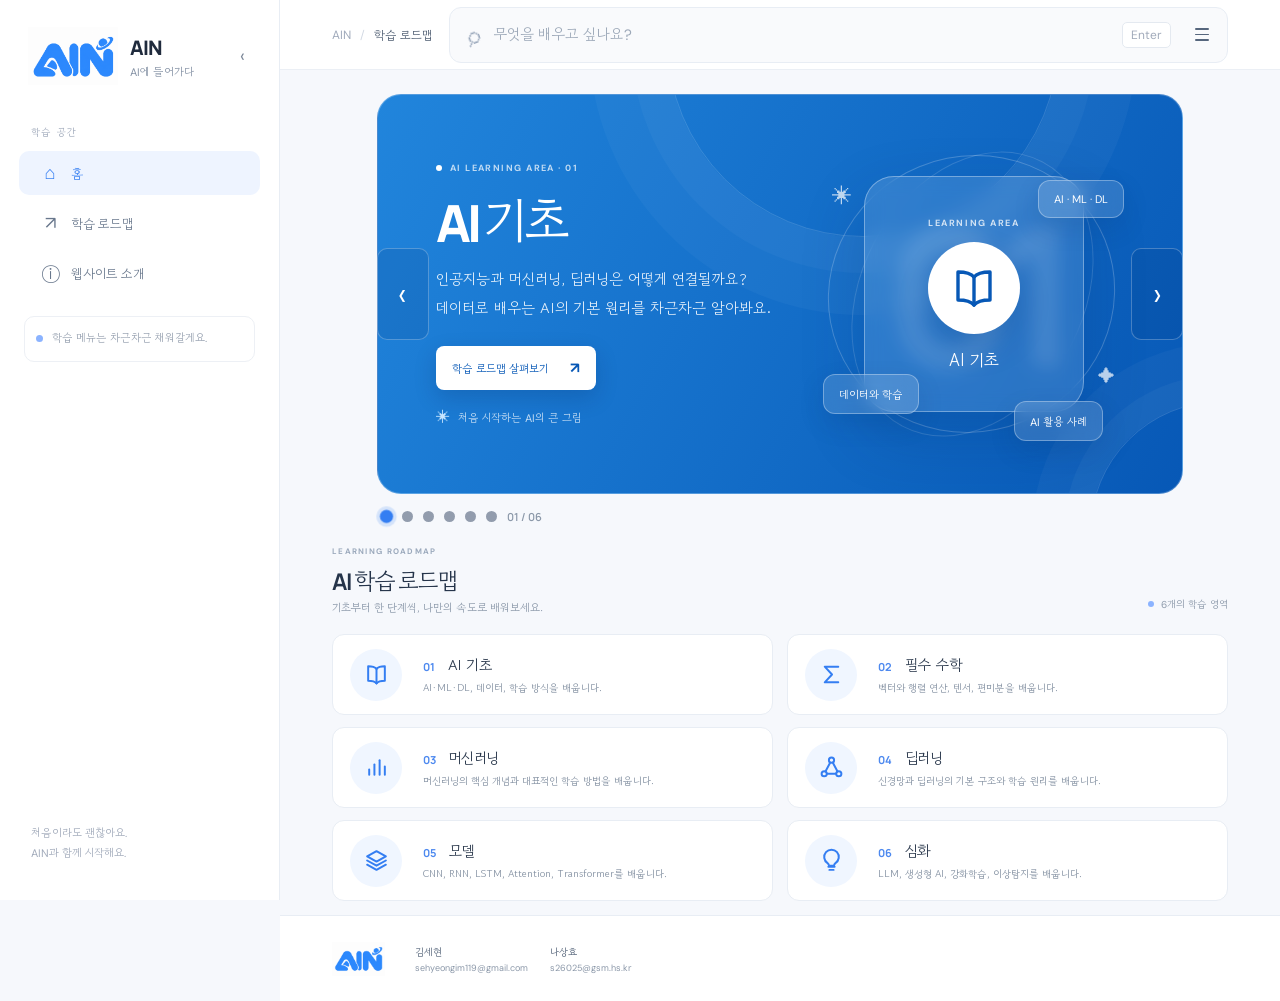
==== commit 0a25a46f: "Refresh the sidebar stylesheet cache" ====
--- a/index.html
+++ b/index.html
@@ -7,7 +7,7 @@
     <meta name="description" content="AI를 처음 만나는 사람을 위한 인터랙티브 학습 로드맵, AIN." />
     <title>메인페이지</title>
     <link rel="icon" type="image/png" href="./assets/ain-logo.png?v=2" />
-    <link rel="stylesheet" href="./src/styles/main.css" />
+    <link rel="stylesheet" href="./src/styles/main.css?v=sidebar-rail-logo-20261027" />
   </head>
   <body>
     <div class="app-shell" id="appShell">
--- a/src/styles/main.css
+++ b/src/styles/main.css
@@ -38,7 +38,8 @@
   display: flex; flex-direction: column; padding: var(--sidebar-top-padding) var(--sidebar-horizontal-padding) 20px;
   background: #fff; border-right: 1px solid var(--line); transition: width .28s ease, padding .28s ease;
 }
-.brand { display: flex; align-items: center; gap: 12px; padding: 0 9px var(--sidebar-brand-bottom-padding); }
+.sidebar-header { width: 100%; display: flex; align-items: center; justify-content: space-between; gap: 8px; margin-bottom: var(--sidebar-brand-bottom-padding); }
+.brand { min-width: 0; display: flex; align-items: center; gap: 12px; padding: 0 9px; }
 .brand img { width: var(--sidebar-logo-width); height: var(--sidebar-logo-height); object-fit: cover; object-position: center; }
 .brand-copy { display: grid; gap: 2px; }
 .brand-copy strong { font: 800 20px Manrope, sans-serif; letter-spacing: -.06em; }
@@ -51,8 +52,14 @@
 }
 .side-link.is-active { background: #eef4ff; color: var(--blue); font-weight: 700; }
 .side-icon { width: var(--sidebar-icon-size); flex: 0 0 var(--sidebar-icon-size); text-align: center; font-size: var(--sidebar-icon-size); }
-.side-toggle { margin-top: 8px; }
-.side-toggle .side-icon { font-size: var(--sidebar-icon-size); }
+.sidebar-toggle-button {
+  width: 36px; height: 36px; flex: 0 0 36px; display: grid; place-items: center;
+  padding: 0; border: 1px solid transparent; border-radius: 9px; background: transparent; color: #7b8798;
+  cursor: pointer; transition: background-color .18s ease, color .18s ease, border-color .18s ease;
+}
+.sidebar-toggle-button:hover { border-color: #e2eaf5; background: #f3f6fb; color: var(--blue); }
+.sidebar-toggle-button:focus-visible { outline: 3px solid #8eb5ff; outline-offset: 2px; }
+.sidebar-toggle-button .side-icon { font-size: var(--sidebar-icon-size); line-height: 1; }
 .sidebar-note {
   display: flex; align-items: flex-start; gap: 9px; margin: 18px 5px; padding: 13px 11px;
   border: 1px solid #edf0f5; border-radius: 10px; color: #98a2b1; font-size: 11px; line-height: 1.6;
@@ -60,9 +67,17 @@
 .note-dot, .count-dot { width: 7px; height: 7px; flex: 0 0 7px; margin-top: 5px; border-radius: 50%; background: #8bb3ff; }
 .sidebar-bottom { margin-top: auto; padding: 16px 12px; color: #a1aaba; font-size: 11px; line-height: 1.8; }
 .main-area { min-height: 100vh; display: flex; flex-direction: column; margin-left: var(--sidebar-width); transition: margin-left .28s ease; }
+.sidebar-collapsed {
+  --sidebar-rail-width: 110px;
+  --sidebar-horizontal-padding: 10px;
+  --sidebar-icon-leading-padding: calc(var(--sidebar-rail-width) / 2 - var(--sidebar-icon-size) / 2 - var(--sidebar-horizontal-padding));
+  --sidebar-collapse-inset: max(0px, calc((var(--sidebar-rail-width) - var(--sidebar-link-height)) / 2 - var(--sidebar-horizontal-padding)));
+}
 .sidebar-collapsed .sidebar { width: var(--sidebar-rail-width); align-items: flex-start; padding: var(--sidebar-top-padding) var(--sidebar-horizontal-padding) 20px; }
 .sidebar-collapsed .main-area { margin-left: var(--sidebar-rail-width); }
-.sidebar-collapsed .brand { align-self: stretch; justify-content: center; gap: 0; padding: 0 0 var(--sidebar-brand-bottom-padding); }
+.sidebar-collapsed .sidebar-header { align-self: stretch; justify-content: space-between; gap: 4px; }
+.sidebar-collapsed .brand { display: flex; flex: 0 0 auto; gap: 0; padding: 0; }
+.sidebar-collapsed .brand img { width: 42px; height: 27px; }
 .sidebar-collapsed .brand-copy,
 .sidebar-collapsed .sidebar-note,
 .sidebar-collapsed .sidebar-bottom { display: none; }
@@ -75,7 +90,7 @@
 }
 .sidebar-collapsed .side-link > span:not(.side-icon) { display: none; }
 .sidebar-collapsed .side-icon { font-size: var(--sidebar-icon-size); }
-.sidebar-collapsed .side-toggle { margin: 8px 0 var(--sidebar-link-vertical-gap); margin-left: var(--sidebar-collapse-inset); background: #f3f6fb; color: var(--blue); }
+.sidebar-collapsed .sidebar-toggle-button { background: #f3f6fb; color: var(--blue); }
 .topbar {
   position: sticky; z-index: 4; top: 0; height: 70px; flex: 0 0 70px;
   display: grid; grid-template-columns: 1fr minmax(320px, 600px) 1fr; align-items: center; gap: 20px;
@@ -319,6 +334,11 @@
 }
 
 @media (min-width: 1500px) {
+  .sidebar-collapsed {
+    --sidebar-rail-width: clamp(114px, 4.3vw, 122px);
+    --sidebar-icon-leading-padding: calc(var(--sidebar-rail-width) / 2 - var(--sidebar-icon-size) / 2 - var(--sidebar-horizontal-padding));
+    --sidebar-collapse-inset: max(0px, calc((var(--sidebar-rail-width) - var(--sidebar-link-height)) / 2 - var(--sidebar-horizontal-padding)));
+  }
   :root {
     --sidebar-width: clamp(280px, 17vw, 430px);
     --sidebar-rail-width: clamp(100px, 4.3vw, 112px);
@@ -333,8 +353,11 @@
     --sidebar-link-vertical-gap: clamp(3px, .18vw, 5px);
   }
   .sidebar { padding: var(--sidebar-top-padding) var(--sidebar-horizontal-padding) clamp(20px, 1.15vw, 29px); }
-  .brand { gap: clamp(12px, .7vw, 18px); padding: 0 clamp(9px, .53vw, 14px) var(--sidebar-brand-bottom-padding); }
+  .sidebar-header { margin-bottom: clamp(30px, 1.75vw, 45px); }
+  .brand { gap: clamp(12px, .7vw, 18px); padding: 0 clamp(9px, .53vw, 14px); }
+  .sidebar-toggle-button { width: clamp(36px, 1.7vw, 44px); height: clamp(36px, 1.7vw, 44px); flex-basis: clamp(36px, 1.7vw, 44px); }
   .brand img { width: var(--sidebar-logo-width); height: var(--sidebar-logo-height); }
+  .sidebar-collapsed .brand img { width: clamp(42px, 1.7vw, 44px); height: clamp(27px, 1.1vw, 30px); }
   .brand-copy strong { font-size: clamp(20px, .8vw, 27px); }
   .brand-copy small { font-size: clamp(11px, .47vw, 14px); }
   .sidebar-label { padding: clamp(9px, .53vw, 14px) clamp(12px, .7vw, 18px); font-size: clamp(10px, .47vw, 13px); }
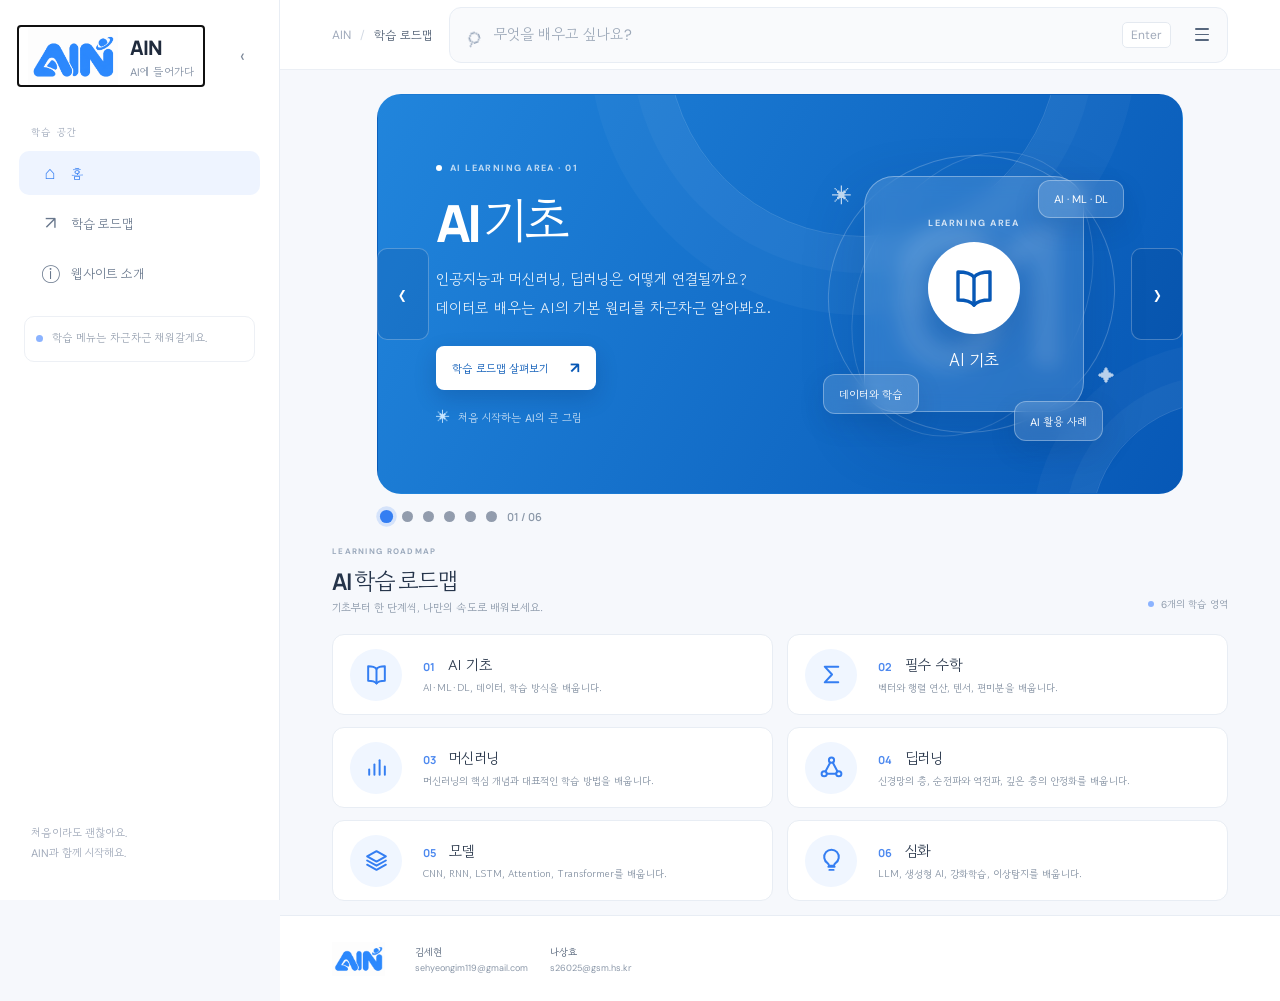
==== commit 249fa444: "Refresh hero carousel asset cache keys" ====
--- a/index.html
+++ b/index.html
@@ -7,13 +7,13 @@
     <meta name="description" content="AI를 처음 만나는 사람을 위한 인터랙티브 학습 로드맵, AIN." />
     <title>메인페이지</title>
     <link rel="icon" type="image/png" href="./assets/ain-logo.png?v=2" />
-    <link rel="stylesheet" href="./src/styles/main.css?v=sidebar-rail-logo-20261027" />
+    <link rel="stylesheet" href="./src/styles/main.css?v=hero-carousel-gapless-20261103" />
   </head>
   <body>
     <div class="app-shell" id="appShell">
       <aside class="sidebar" id="sidebar" aria-label="학습 메뉴">
         <div class="sidebar-header">
-          <a class="brand" href="#home" aria-label="AIN 홈">
+          <a class="brand" id="sidebarBrand" href="#home" aria-label="AIN 홈" title="AIN 홈">
             <img src="./assets/ain-logo.png" alt="AIN 로고" />
             <span class="brand-copy"><strong>AIN</strong><small>AI에 들어가다</small></span>
           </a>
@@ -81,10 +81,10 @@
                 <span class="unit-icon" aria-hidden="true"><svg viewBox="0 0 24 24"><path d="M18.5 4.5h-13l7 7.5-7 7.5h13"/></svg></span>
                 <div class="unit-content"><div class="unit-title-wrap"><span class="unit-number">02</span><h3>필수 수학</h3></div><p class="unit-description">벡터와 행렬 연산, 텐서, 편미분을 배웁니다.</p></div>
               </a>
-              <article class="unit-card" data-unit-id="ml">
+              <a class="unit-card" data-unit-id="ml" href="https://yea-kasane-teto.github.io/AIN-sanghyo/?module=ml" aria-label="머신러닝 학습 페이지로 이동">
                 <span class="unit-icon" aria-hidden="true"><svg viewBox="0 0 24 24"><path d="M5 19v-5"/><path d="M10 19V9"/><path d="M15 19V5"/><path d="M20 19v-8"/></svg></span>
                 <div class="unit-content"><div class="unit-title-wrap"><span class="unit-number">03</span><h3>머신러닝</h3></div><p class="unit-description">머신러닝의 핵심 개념과 대표적인 학습 방법을 배웁니다.</p></div>
-              </article>
+              </a>
               <article class="unit-card" data-unit-id="dl">
                 <span class="unit-icon" aria-hidden="true"><svg viewBox="0 0 24 24"><circle cx="12" cy="5" r="2.5"/><circle cx="5" cy="18" r="2.5"/><circle cx="19" cy="18" r="2.5"/><path d="m10.8 7.2-4.6 8.6M13.2 7.2l4.6 8.6M7.5 18h9"/></svg></span>
                 <div class="unit-content"><div class="unit-title-wrap"><span class="unit-number">04</span><h3>딥러닝</h3></div><p class="unit-description">신경망과 딥러닝의 기본 구조와 학습 원리를 배웁니다.</p></div>
@@ -110,7 +110,7 @@
     </div>
     <script src="./src/modules/navigation.js"></script>
     <script src="./src/modules/menuPanel.js"></script>
-    <script src="./src/modules/heroCarousel.js"></script>
+    <script src="./src/modules/heroCarousel.js?v=hero-carousel-gapless-20261103"></script>
     <script type="module" src="./src/main.js"></script>
   </body>
 </html>
--- a/src/styles/main.css
+++ b/src/styles/main.css
@@ -75,9 +75,15 @@
 }
 .sidebar-collapsed .sidebar { width: var(--sidebar-rail-width); align-items: flex-start; padding: var(--sidebar-top-padding) var(--sidebar-horizontal-padding) 20px; }
 .sidebar-collapsed .main-area { margin-left: var(--sidebar-rail-width); }
-.sidebar-collapsed .sidebar-header { align-self: stretch; justify-content: space-between; gap: 4px; }
-.sidebar-collapsed .brand { display: flex; flex: 0 0 auto; gap: 0; padding: 0; }
+.sidebar-collapsed .sidebar-header { align-self: stretch; justify-content: center; gap: 0; }
+.sidebar-collapsed .brand {
+  width: 44px; height: 44px; display: flex; flex: 0 0 44px; align-items: center; justify-content: center;
+  gap: 0; padding: 0; border-radius: 9px; cursor: pointer; transition: background-color .18s ease;
+}
+.sidebar-collapsed .brand:hover { background: #f3f6fb; }
+.sidebar-collapsed .brand:focus-visible { outline: 3px solid #8eb5ff; outline-offset: 2px; }
 .sidebar-collapsed .brand img { width: 42px; height: 27px; }
+.sidebar-collapsed .sidebar-toggle-button { display: none; }
 .sidebar-collapsed .brand-copy,
 .sidebar-collapsed .sidebar-note,
 .sidebar-collapsed .sidebar-bottom { display: none; }
@@ -90,7 +96,6 @@
 }
 .sidebar-collapsed .side-link > span:not(.side-icon) { display: none; }
 .sidebar-collapsed .side-icon { font-size: var(--sidebar-icon-size); }
-.sidebar-collapsed .sidebar-toggle-button { background: #f3f6fb; color: var(--blue); }
 .topbar {
   position: sticky; z-index: 4; top: 0; height: 70px; flex: 0 0 70px;
   display: grid; grid-template-columns: 1fr minmax(320px, 600px) 1fr; align-items: center; gap: 20px;
@@ -134,13 +139,17 @@
   position: relative; width: 90%; margin: 0 auto;
 }
 .hero-stage { position: relative; }
+.hero-slides { display: grid; overflow: hidden; border-radius: 24px; isolation: isolate; }
+.hero-slides > .hero-slide { grid-area: 1 / 1; min-width: 0; visibility: hidden; }
+.hero-slides > .hero-slide[aria-hidden="false"],
+.hero-slides > .hero-slide.is-leaving { visibility: visible; }
+.hero-slides > .hero-slide[aria-hidden="true"] { pointer-events: none; }
 .hero-slide {
   --slide-start: #187bd4; --slide-end: #075ab6; --slide-highlight: #c4e3ff;
   position: relative; min-height: 400px; display: grid; grid-template-columns: minmax(0, 1.1fr) minmax(300px, .9fr);
   align-items: center; gap: 20px; overflow: hidden; padding: 42px 58px;
-  border: 1px solid #ffffff42; border-radius: 24px; isolation: isolate;
+  border: 1px solid transparent; border-radius: 0; isolation: isolate;
   background: linear-gradient(118deg, var(--slide-start), var(--slide-end)); color: #fff;
-  animation: hero-slide-in .38s ease both;
 }
 .hero-slide[hidden] { display: none; }
 .hero-theme-base { --slide-start: #2185dc; --slide-end: #0758b6; --slide-highlight: #c8e6ff; }
@@ -193,7 +202,6 @@
 .hero-dot { width: 11px; height: 11px; flex: 0 0 11px; padding: 0; border: 0; border-radius: 50%; background: #929cad; cursor: pointer; transition: background .18s, transform .18s; }
 .hero-dot[aria-current="true"] { transform: scale(1.2); background: var(--blue); box-shadow: 0 0 0 3px #347ef22b; }
 .hero-slide-count { color: #8b98a9; font: 600 11px Manrope, sans-serif; }
-@keyframes hero-slide-in { from { opacity: .5; transform: translateY(5px); } to { opacity: 1; transform: translateY(0); } }
 .roadmap-section { padding-top: 22px; scroll-margin-top: 88px; }
 .section-heading { display: flex; align-items: end; justify-content: space-between; gap: 20px; }
 .section-kicker { color: #9ba9bc; font-size: 8px; }
